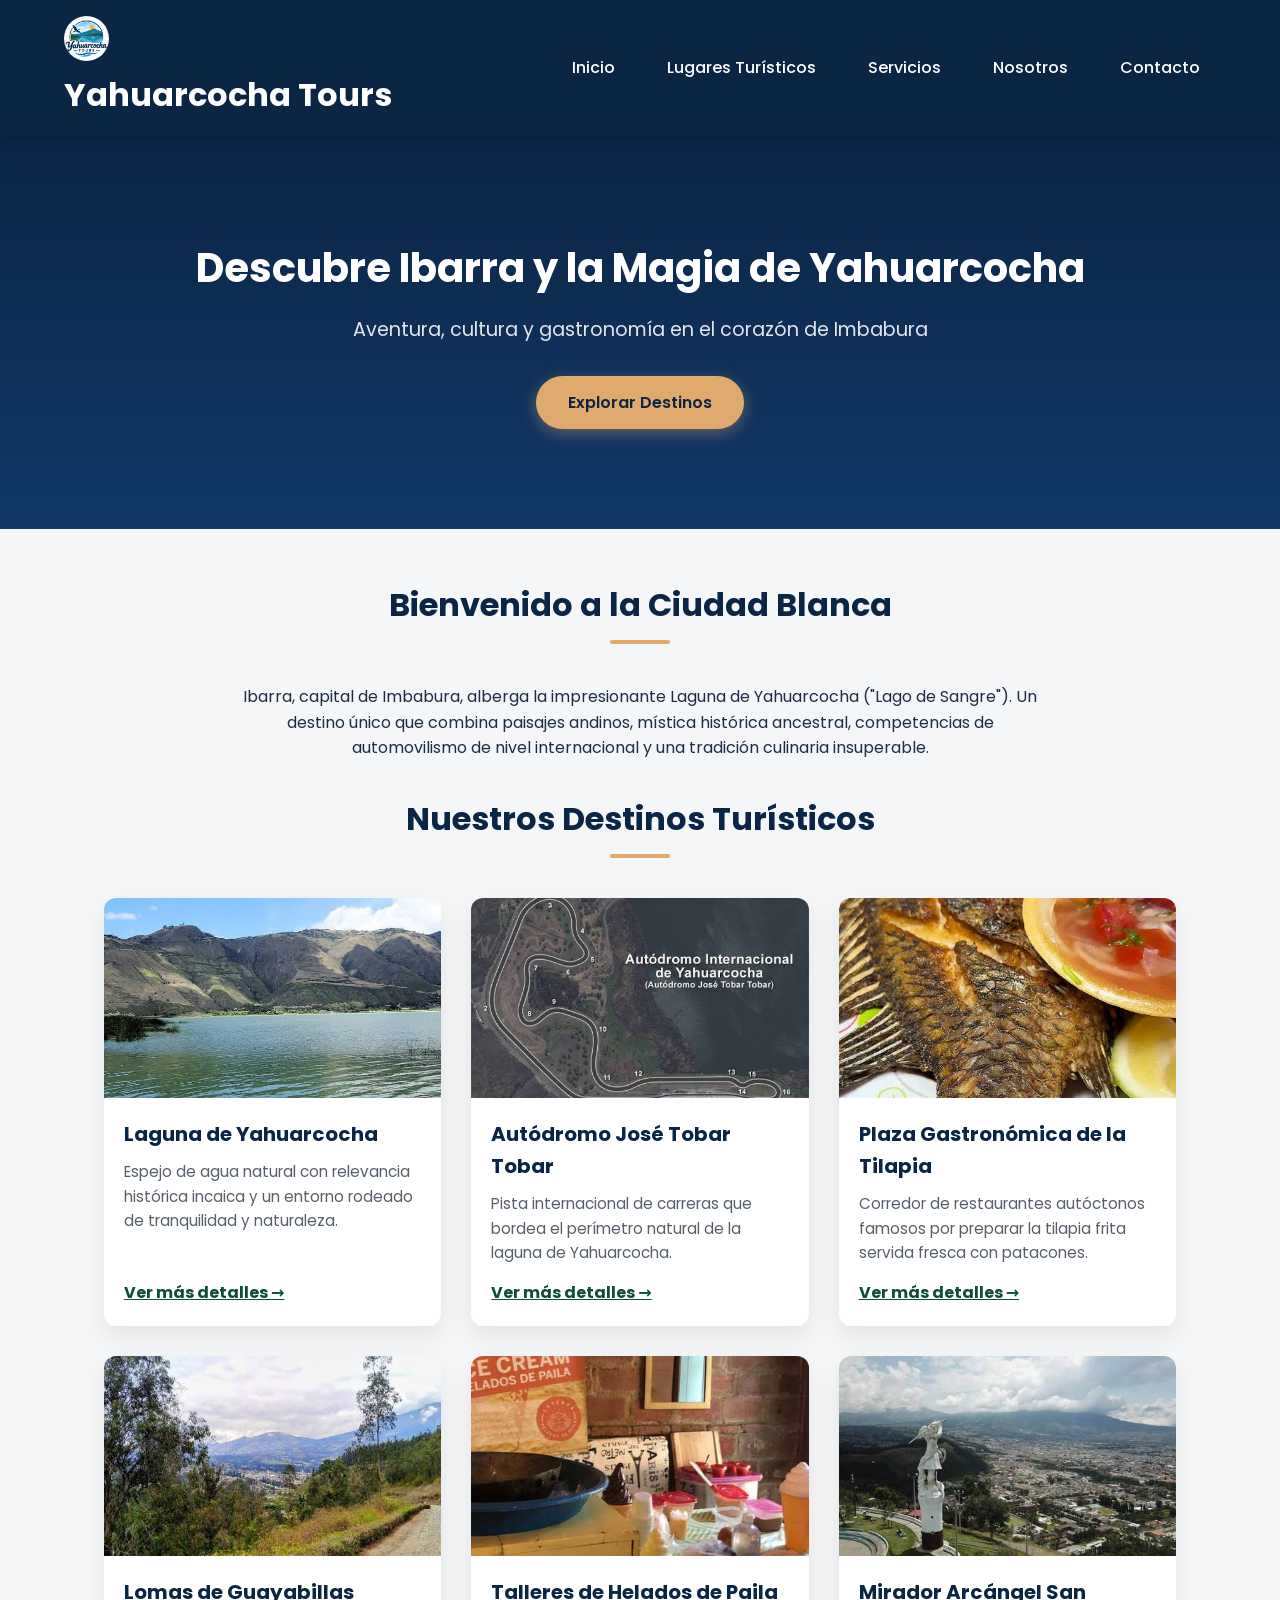
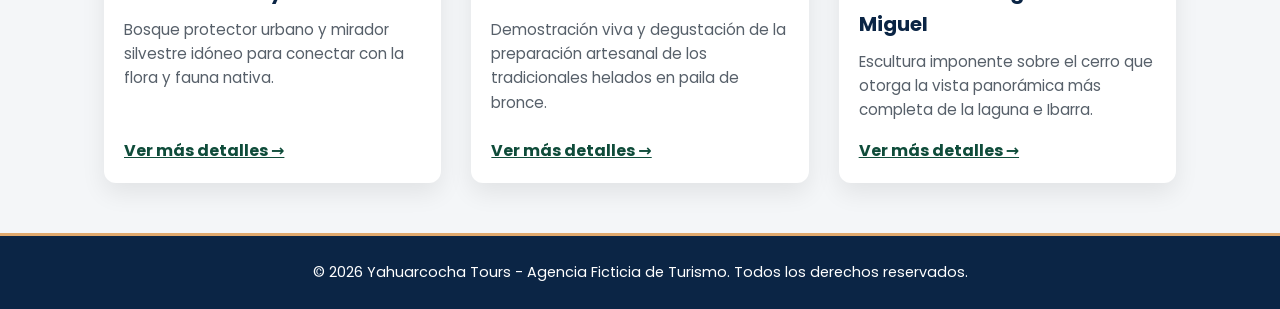
==== index.html @ dc893019 "Actualizado diseno de colores y logo" ====
<!DOCTYPE html>
<html lang="es">
<head>
    <meta charset="UTF-8">
    <meta name="viewport" content="width=device-width, initial-scale=1.0">
    <title>Yahuarcocha Tours - Inicio</title>
    <link rel="stylesheet" href="css/styles.css">
</head>
<body>
    <header>
        <div class="logo-container">
            <img src="images/logo.png" alt="Logo Yahuarcocha Tours">
            <h1>Yahuarcocha Tours</h1>
        </div>
        <nav>
            <ul>
                <li><a href="index.html">Inicio</a></li>
                <li><a href="destinos.html">Lugares Turísticos</a></li>
                <li><a href="servicios.html">Servicios</a></li>
                <li><a href="nosotros.html">Nosotros</a></li>
                <li><a href="contacto.html">Contacto</a></li>
            </ul>
        </nav>
    </header>

    <section class="hero">
        <h2>Descubre Ibarra y la Magia de Yahuarcocha</h2>
        <p>Aventura, cultura y gastronomía en el corazón de Imbabura</p>
        <a href="destinos.html" class="btn-cta">Explorar Destinos</a>
    </section>

    <main>
        <h2 class="section-title">Bienvenido a la Ciudad Blanca</h2>
        <p style="text-align: center; max-width: 800px; margin: 0 auto 2rem auto;">
            Ibarra, capital de Imbabura, alberga la impresionante Laguna de Yahuarcocha ("Lago de Sangre"). Un destino único que combina paisajes andinos, mística histórica ancestral, competencias de automovilismo de nivel internacional y una tradición culinaria insuperable.
        </p>

        <h3 class="section-title">Nuestros Destinos Turísticos</h3>
        <div class="grid-container">
            <!-- 1. Laguna de Yahuarcocha -->
            <article class="card">
                <img src="images/destino1.webp" alt="Laguna de Yahuarcocha">
                <div class="card-body">
                    <h3>Laguna de Yahuarcocha</h3>
                    <p>Espejo de agua natural con relevancia histórica incaica y un entorno rodeado de tranquilidad y naturaleza.</p>
                    <a href="2.destinos.html" style="color: #0f4c3a; font-weight: bold; margin-top: auto;">Ver más detalles →</a>
                </div>
            </article>

            <!-- 2. Autódromo José Tobar Tobar -->
            <article class="card">
                <img src="images/destino2.webp" alt="Autódromo Internacional José Tobar Tobar">
                <div class="card-body">
                    <h3>Autódromo José Tobar Tobar</h3>
                    <p>Pista internacional de carreras que bordea el perímetro natural de la laguna de Yahuarcocha.</p>
                    <a href="2.destinos.html" style="color: #0f4c3a; font-weight: bold; margin-top: auto;">Ver más detalles →</a>
                </div>
            </article>

            <!-- 3. Plaza Gastronómica de la Tilapia -->
            <article class="card">
                <img src="images/destino3.webp" alt="Plaza Gastronómica de la Tilapia">
                <div class="card-body">
                    <h3>Plaza Gastronómica de la Tilapia</h3>
                    <p>Corredor de restaurantes autóctonos famosos por preparar la tilapia frita servida fresca con patacones.</p>
                    <a href="2.destinos.html" style="color: #0f4c3a; font-weight: bold; margin-top: auto;">Ver más detalles →</a>
                </div>
            </article>

            <!-- 4. Lomas de Guayabillas -->
            <article class="card">
                <img src="images/destino4.webp" alt="Lomas de Guayabillas">
                <div class="card-body">
                    <h3>Lomas de Guayabillas</h3>
                    <p>Bosque protector urbano y mirador silvestre idóneo para conectar con la flora y fauna nativa.</p>
                    <a href="2.destinos.html" style="color: #0f4c3a; font-weight: bold; margin-top: auto;">Ver más detalles →</a>
                </div>
            </article>

            <!-- 5. Talleres de Helados de Paila -->
            <article class="card">
                <img src="images/destino5.webp" alt="Talleres de Helados de Paila">
                <div class="card-body">
                    <h3>Talleres de Helados de Paila</h3>
                    <p>Demostración viva y degustación de la preparación artesanal de los tradicionales helados en paila de bronce.</p>
                    <a href="2.destinos.html" style="color: #0f4c3a; font-weight: bold; margin-top: auto;">Ver más detalles →</a>
                </div>
            </article>

            <!-- 6. Mirador Arcángel San Miguel -->
            <article class="card">
                <img src="images/destino6.webp" alt="Mirador Arcángel San Miguel">
                <div class="card-body">
                    <h3>Mirador Arcángel San Miguel</h3>
                    <p>Escultura imponente sobre el cerro que otorga la vista panorámica más completa de la laguna e Ibarra.</p>
                    <a href="2.destinos.html" style="color: #0f4c3a; font-weight: bold; margin-top: auto;">Ver más detalles →</a>
                </div>
            </article>
        </div>
    </main>

    <footer>
        <p>&copy; 2026 Yahuarcocha Tours - Agencia Ficticia de Turismo. Todos los derechos reservados.</p>
    </footer>
</body>
</html>
---- css/styles.css ----
/* ==========================================================================
   AGENCIA DE TURISMO YAHUARCOCHA - STYLESHEET OFICIAL
   ========================================================================== */

/* Importación de tipografía Google Fonts */
@import url('https://fonts.googleapis.com/css2?family=Poppins:wght@300;400;500;600;700&display=swap');

/* Variables de Colores y Estilos */
:root {
  --primary-color: #0b2545;     /* Azul profundo */
  --secondary-color: #134074;   /* Azul medio */
  --accent-color: #e0a96d;      /* Dorado / Cálido */
  --accent-hover: #c88f54;      /* Dorado más oscuro */
  --bg-light: #f4f6f8;          /* Gris muy claro */
  --text-dark: #1d2d44;         /* Texto oscuro legible */
  --text-muted: #57606a;        /* Texto secundario */
  --white: #ffffff;
  --card-shadow: 0 10px 25px rgba(0, 0, 0, 0.08);
  --transition: all 0.3s ease;
}

/* Reseteo básico */
* {
  margin: 0;
  padding: 0;
  box-sizing: border-box;
}

body {
  font-family: 'Poppins', system-ui, -apple-system, sans-serif;
  line-height: 1.6;
  color: var(--text-dark);
  background-color: var(--bg-light);
  min-height: 100vh;
  display: flex;
  flex-direction: column;
}

/* ==========================================================================
   ENCABEZADO Y NAVEGACIÓN
   ========================================================================== */
header {
  background-color: var(--primary-color);
  color: var(--white);
  padding: 1rem 5%;
  position: sticky;
  top: 0;
  z-index: 1000;
  display: flex;
  justify-content: space-between;
  align-items: center;
  box-shadow: 0 4px 12px rgba(0,0,0,0.15);
}

header .logo {
  font-size: 1.5rem;
  font-weight: 700;
  color: var(--white);
  text-decoration: none;
  display: flex;
  align-items: center;
  gap: 12px;
}

/* Control estricto de tamaño para la imagen del logo */
header .logo img,
header img {
  max-width: 45px !important;
  max-height: 45px !important;
  width: 45px !important;
  height: 45px !important;
  object-fit: contain;
  border-radius: 50%;
}

nav ul {
  display: flex;
  list-style: none;
  gap: 20px;
}

nav a {
  color: var(--white);
  text-decoration: none;
  font-weight: 500;
  padding: 8px 16px;
  border-radius: 6px;
  transition: var(--transition);
}

nav a:hover, nav a.active {
  background-color: var(--accent-color);
  color: var(--primary-color);
}

/* ==========================================================================
   BANNER PRINCIPAL (HERO SECTION)
   ========================================================================== */
.hero {
  background: linear-gradient(rgba(11, 37, 69, 0.75), rgba(19, 64, 116, 0.75)), 
              url('../images/hero-bg.jpg') center/cover no-repeat;
  background-color: var(--primary-color);
  color: var(--white);
  text-align: center;
  padding: 100px 20px;
  display: flex;
  flex-direction: column;
  justify-content: center;
  align-items: center;
}

.hero h2 {
  font-size: 2.5rem;
  font-weight: 700;
  margin-bottom: 15px;
  max-width: 900px;
  color: var(--white);
  text-shadow: none; /* Previene efecto de letras dobles */
}

.hero p {
  font-size: 1.2rem;
  font-weight: 400;
  margin-bottom: 30px;
  max-width: 700px;
  color: #e0e6ed;
  text-shadow: none;
}

/* Botón CTA */
.btn-cta {
  display: inline-block;
  background-color: var(--accent-color);
  color: var(--primary-color);
  padding: 14px 32px;
  font-size: 1rem;
  font-weight: 600;
  text-decoration: none;
  border-radius: 30px;
  transition: var(--transition);
  box-shadow: 0 4px 15px rgba(224, 169, 109, 0.4);
}

.btn-cta:hover {
  background-color: var(--accent-hover);
  transform: translateY(-2px);
}

/* ==========================================================================
   SECCIONES Y CONTENIDOS
   ========================================================================== */
main {
  flex: 1;
  padding: 50px 5%;
  max-width: 1200px;
  margin: 0 auto;
  width: 100%;
}

.section-title {
  text-align: center;
  font-size: 2rem;
  color: var(--primary-color);
  margin-bottom: 40px;
  position: relative;
}

.section-title::after {
  content: '';
  display: block;
  width: 60px;
  height: 4px;
  background-color: var(--accent-color);
  margin: 10px auto 0;
  border-radius: 2px;
}

/* Grid de Tarjetas */
.grid-container {
  display: grid;
  grid-template-columns: repeat(auto-fit, minmax(280px, 1fr));
  gap: 30px;
  margin-top: 20px;
}

.card {
  background: var(--white);
  border-radius: 12px;
  overflow: hidden;
  box-shadow: var(--card-shadow);
  transition: var(--transition);
  display: flex;
  flex-direction: column;
}

.card:hover {
  transform: translateY(-5px);
  box-shadow: 0 15px 30px rgba(0,0,0,0.12);
}

.card img {
  width: 100%;
  height: 200px;
  object-fit: cover;
}

.card-body {
  padding: 20px;
  display: flex;
  flex-direction: column;
  flex: 1;
}

.card-body h3 {
  color: var(--primary-color);
  margin-bottom: 10px;
  font-size: 1.25rem;
}

.card-body p {
  color: var(--text-muted);
  font-size: 0.95rem;
  margin-bottom: 15px;
  flex: 1;
}

/* ==========================================================================
   PIE DE PÁGINA (FOOTER)
   ========================================================================== */
footer {
  background-color: var(--primary-color);
  color: var(--white);
  text-align: center;
  padding: 25px 20px;
  margin-top: auto;
  font-size: 0.9rem;
  border-top: 3px solid var(--accent-color);
}

/* ==========================================================================
   DISEÑO RESPONSIVO (MÓVILES Y TABLETAS)
   ========================================================================== */
@media (max-width: 768px) {
  header {
    flex-direction: column;
    gap: 15px;
    text-align: center;
  }

  nav ul {
    flex-wrap: wrap;
    justify-content: center;
    gap: 10px;
  }

  .hero h2 {
    font-size: 1.8rem;
  }

  .hero p {
    font-size: 1rem;
  }
}
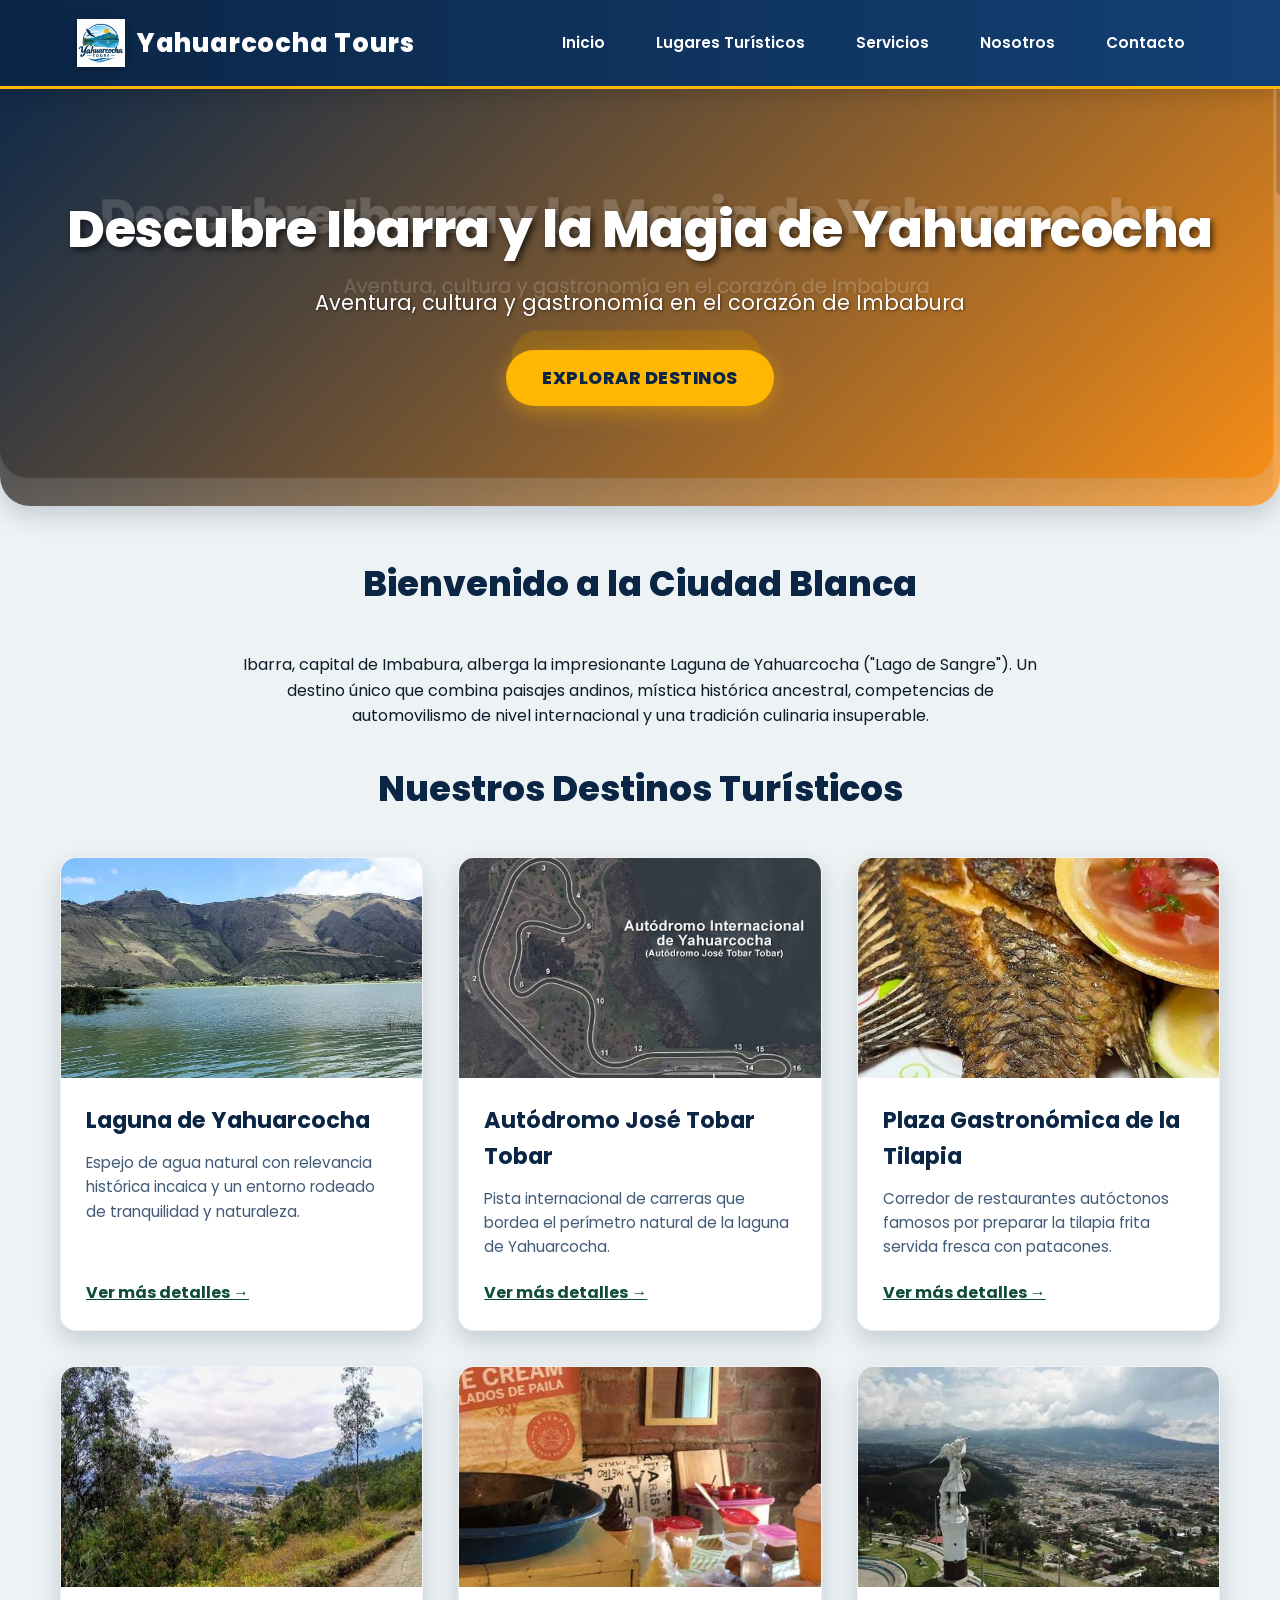
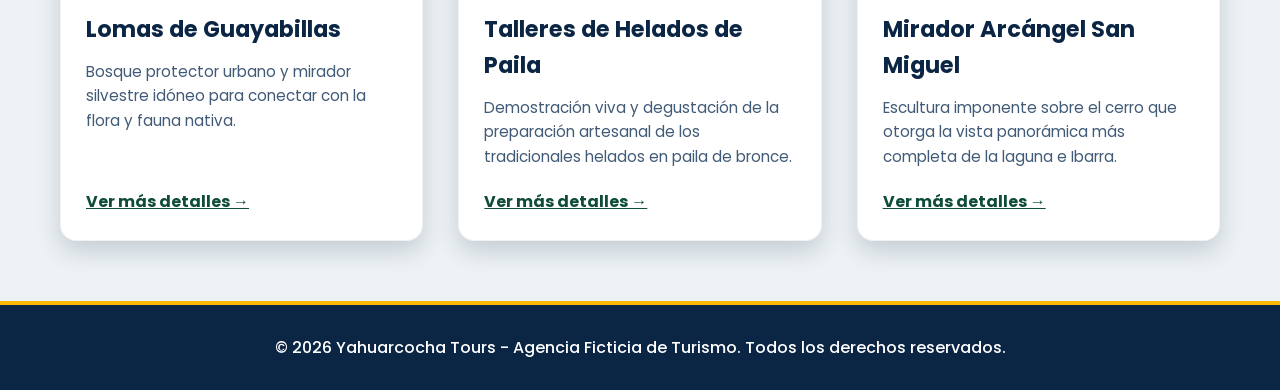
==== commit 5712e00a: "Actualizado diseno de colores y logo" ====
--- a/index.html
+++ b/index.html
@@ -24,10 +24,10 @@
     </header>
 
     <section class="hero">
-        <h2>Descubre Ibarra y la Magia de Yahuarcocha</h2>
-        <p>Aventura, cultura y gastronomía en el corazón de Imbabura</p>
-        <a href="destinos.html" class="btn-cta">Explorar Destinos</a>
-    </section>
+  <h2>Descubre Ibarra y la Magia de Yahuarcocha</h2>
+  <p>Aventura, cultura y gastronomía en el corazón de Imbabura</p>
+  <a href="destinos.html" class="btn-cta">Explorar Destinos</a>
+</section>
 
     <main>
         <h2 class="section-title">Bienvenido a la Ciudad Blanca</h2>
@@ -43,7 +43,7 @@
                 <div class="card-body">
                     <h3>Laguna de Yahuarcocha</h3>
                     <p>Espejo de agua natural con relevancia histórica incaica y un entorno rodeado de tranquilidad y naturaleza.</p>
-                    <a href="2.destinos.html" style="color: #0f4c3a; font-weight: bold; margin-top: auto;">Ver más detalles →</a>
+                    <a href="destinos.html" style="color: #0f4c3a; font-weight: bold; margin-top: auto;">Ver más detalles →</a>
                 </div>
             </article>
 
@@ -53,7 +53,7 @@
                 <div class="card-body">
                     <h3>Autódromo José Tobar Tobar</h3>
                     <p>Pista internacional de carreras que bordea el perímetro natural de la laguna de Yahuarcocha.</p>
-                    <a href="2.destinos.html" style="color: #0f4c3a; font-weight: bold; margin-top: auto;">Ver más detalles →</a>
+                    <a href="destinos.html" style="color: #0f4c3a; font-weight: bold; margin-top: auto;">Ver más detalles →</a>
                 </div>
             </article>
 
@@ -63,7 +63,7 @@
                 <div class="card-body">
                     <h3>Plaza Gastronómica de la Tilapia</h3>
                     <p>Corredor de restaurantes autóctonos famosos por preparar la tilapia frita servida fresca con patacones.</p>
-                    <a href="2.destinos.html" style="color: #0f4c3a; font-weight: bold; margin-top: auto;">Ver más detalles →</a>
+                    <a href="destinos.html" style="color: #0f4c3a; font-weight: bold; margin-top: auto;">Ver más detalles →</a>
                 </div>
             </article>
 
@@ -73,7 +73,7 @@
                 <div class="card-body">
                     <h3>Lomas de Guayabillas</h3>
                     <p>Bosque protector urbano y mirador silvestre idóneo para conectar con la flora y fauna nativa.</p>
-                    <a href="2.destinos.html" style="color: #0f4c3a; font-weight: bold; margin-top: auto;">Ver más detalles →</a>
+                    <a href="destinos.html" style="color: #0f4c3a; font-weight: bold; margin-top: auto;">Ver más detalles →</a>
                 </div>
             </article>
 
@@ -83,7 +83,7 @@
                 <div class="card-body">
                     <h3>Talleres de Helados de Paila</h3>
                     <p>Demostración viva y degustación de la preparación artesanal de los tradicionales helados en paila de bronce.</p>
-                    <a href="2.destinos.html" style="color: #0f4c3a; font-weight: bold; margin-top: auto;">Ver más detalles →</a>
+                    <a href="destinos.html" style="color: #0f4c3a; font-weight: bold; margin-top: auto;">Ver más detalles →</a>
                 </div>
             </article>
 
@@ -93,7 +93,7 @@
                 <div class="card-body">
                     <h3>Mirador Arcángel San Miguel</h3>
                     <p>Escultura imponente sobre el cerro que otorga la vista panorámica más completa de la laguna e Ibarra.</p>
-                    <a href="2.destinos.html" style="color: #0f4c3a; font-weight: bold; margin-top: auto;">Ver más detalles →</a>
+                    <a href="destinos.html" style="color: #0f4c3a; font-weight: bold; margin-top: auto;">Ver más detalles →</a>
                 </div>
             </article>
         </div>
--- a/css/styles.css
+++ b/css/styles.css
@@ -1,263 +1,234 @@
+/* Importar la fuente moderna Poppins desde Google Fonts */
+@import url('https://fonts.googleapis.com/css2?family=Poppins:wght@300;400;600;700;800&display=swap');
+
 /* ==========================================================================
-   AGENCIA DE TURISMO YAHUARCOCHA - STYLESHEET OFICIAL
+   DISEÑO MODERNO, LLAMATIVO Y DE ALTO CONSTRASTE
    ========================================================================== */
 
-/* Importación de tipografía Google Fonts */
-@import url('https://fonts.googleapis.com/css2?family=Poppins:wght@300;400;500;600;700&display=swap');
-
-/* Variables de Colores y Estilos */
 :root {
-  --primary-color: #0b2545;     /* Azul profundo */
-  --secondary-color: #134074;   /* Azul medio */
-  --accent-color: #e0a96d;      /* Dorado / Cálido */
-  --accent-hover: #c88f54;      /* Dorado más oscuro */
-  --bg-light: #f4f6f8;          /* Gris muy claro */
-  --text-dark: #1d2d44;         /* Texto oscuro legible */
-  --text-muted: #57606a;        /* Texto secundario */
+  --primary-color: #0b2545;      /* Azul noche elegante */
+  --secondary-color: #134074;    /* Azul marino vibrante */
+  --accent-color: #ffb703;       /* Amarillo/Dorado llamativo */
+  --accent-hover: #fb8500;       /* Naranja vibrante para hover */
+  --bg-main: #edf2f4;            /* Fondo gris suave con vida (no blanco puro) */
+  --bg-card: #ffffff;
+  --text-dark: #0d1b2a;          /* Texto muy legible y oscuro */
+  --text-muted: #415a77;
   --white: #ffffff;
-  --card-shadow: 0 10px 25px rgba(0, 0, 0, 0.08);
-  --transition: all 0.3s ease;
-}
-
-/* Reseteo básico */
+  --gradient-hero: linear-gradient(135deg, rgba(11, 37, 69, 0.85), rgba(251, 133, 0, 0.7));
+  --shadow-lg: 0 10px 25px rgba(11, 37, 69, 0.18);
+  --radius: 16px;
+  --transition: all 0.3s cubic-bezier(0.25, 0.8, 0.25, 1);
+}
+
+/* 1. REINICIO GENERAL Y FUENTE */
 * {
   margin: 0;
   padding: 0;
   box-sizing: border-box;
+  font-family: 'Poppins', sans-serif; /* Cambio de tipografía */
 }
 
 body {
-  font-family: 'Poppins', system-ui, -apple-system, sans-serif;
+  background-color: var(--bg-main);
+  color: var(--text-dark);
   line-height: 1.6;
-  color: var(--text-dark);
-  background-color: var(--bg-light);
-  min-height: 100vh;
-  display: flex;
-  flex-direction: column;
-}
-
-/* ==========================================================================
-   ENCABEZADO Y NAVEGACIÓN
-   ========================================================================== */
+}
+
+/* 2. ENCABEZADO Y NAVEGACIÓN LLAMATIVA */
 header {
-  background-color: var(--primary-color);
-  color: var(--white);
-  padding: 1rem 5%;
+  background: linear-gradient(90deg, var(--primary-color), var(--secondary-color));
+  color: var(--white);
+  padding: 1.2rem 6%;
+  display: flex;
+  justify-content: space-between;
+  align-items: center;
   position: sticky;
   top: 0;
   z-index: 1000;
-  display: flex;
-  justify-content: space-between;
-  align-items: center;
-  box-shadow: 0 4px 12px rgba(0,0,0,0.15);
-}
-
-header .logo {
-  font-size: 1.5rem;
-  font-weight: 700;
-  color: var(--white);
-  text-decoration: none;
+  box-shadow: 0 4px 20px rgba(0,0,0,0.15);
+  border-bottom: 3px solid var(--accent-color);
+}
+
+.logo-container {
   display: flex;
   align-items: center;
   gap: 12px;
 }
 
-/* Control estricto de tamaño para la imagen del logo */
-header .logo img,
-header img {
-  max-width: 45px !important;
-  max-height: 45px !important;
-  width: 45px !important;
-  height: 45px !important;
+.logo-container img {
+  width: 48px;
+  height: 48px;
   object-fit: contain;
-  border-radius: 50%;
+  filter: drop-shadow(0 2px 4px rgba(0,0,0,0.3));
+}
+
+.logo-container h1 {
+  font-size: 1.6rem;
+  font-weight: 800;
+  letter-spacing: 0.8px;
+  color: var(--white);
 }
 
 nav ul {
   display: flex;
   list-style: none;
-  gap: 20px;
+  gap: 15px;
 }
 
 nav a {
   color: var(--white);
   text-decoration: none;
-  font-weight: 500;
-  padding: 8px 16px;
-  border-radius: 6px;
+  font-weight: 600;
+  font-size: 0.95rem;
+  padding: 10px 18px;
+  border-radius: 30px;
   transition: var(--transition);
 }
 
-nav a:hover, nav a.active {
+nav a:hover {
   background-color: var(--accent-color);
   color: var(--primary-color);
-}
-
-/* ==========================================================================
-   BANNER PRINCIPAL (HERO SECTION)
-   ========================================================================== */
+  transform: translateY(-2px);
+}
+
+/* 3. HERO BANNER POTENTE */
 .hero {
-  background: linear-gradient(rgba(11, 37, 69, 0.75), rgba(19, 64, 116, 0.75)), 
-              url('../images/hero-bg.jpg') center/cover no-repeat;
-  background-color: var(--primary-color);
+  background: var(--gradient-hero), url('../images/hero.webp') center/cover no-repeat;
   color: var(--white);
   text-align: center;
   padding: 100px 20px;
-  display: flex;
-  flex-direction: column;
-  justify-content: center;
-  align-items: center;
+  border-radius: 0 0 30px 30px;
+  margin-bottom: 50px;
+  box-shadow: var(--shadow-lg);
 }
 
 .hero h2 {
-  font-size: 2.5rem;
-  font-weight: 700;
+  font-size: 3.2rem;
+  font-weight: 800;
   margin-bottom: 15px;
-  max-width: 900px;
-  color: var(--white);
-  text-shadow: none; /* Previene efecto de letras dobles */
+  text-shadow: 3px 3px 6px rgba(0,0,0,0.6);
+  letter-spacing: -0.5px;
 }
 
 .hero p {
-  font-size: 1.2rem;
+  font-size: 1.3rem;
   font-weight: 400;
   margin-bottom: 30px;
-  max-width: 700px;
-  color: #e0e6ed;
-  text-shadow: none;
-}
-
-/* Botón CTA */
+  text-shadow: 1px 1px 3px rgba(0,0,0,0.5);
+}
+
+/* BOTÓN DESTACADO (CTA) */
 .btn-cta {
   display: inline-block;
   background-color: var(--accent-color);
   color: var(--primary-color);
-  padding: 14px 32px;
-  font-size: 1rem;
-  font-weight: 600;
+  padding: 14px 36px;
   text-decoration: none;
-  border-radius: 30px;
+  font-weight: 800;
+  font-size: 1.1rem;
+  border-radius: 50px;
+  box-shadow: 0 6px 20px rgba(255, 183, 3, 0.4);
   transition: var(--transition);
-  box-shadow: 0 4px 15px rgba(224, 169, 109, 0.4);
+  text-transform: uppercase;
+  letter-spacing: 0.5px;
 }
 
 .btn-cta:hover {
   background-color: var(--accent-hover);
-  transform: translateY(-2px);
-}
-
-/* ==========================================================================
-   SECCIONES Y CONTENIDOS
-   ========================================================================== */
+  color: var(--white);
+  transform: translateY(-4px) scale(1.03);
+  box-shadow: 0 10px 25px rgba(251, 133, 0, 0.5);
+}
+
+/* 4. TARJETAS DE CONTENIDO (CARDS) */
 main {
-  flex: 1;
-  padding: 50px 5%;
   max-width: 1200px;
   margin: 0 auto;
-  width: 100%;
+  padding: 0 20px 60px 20px;
 }
 
 .section-title {
   text-align: center;
-  font-size: 2rem;
+  font-size: 2.2rem;
+  font-weight: 800;
   color: var(--primary-color);
   margin-bottom: 40px;
   position: relative;
 }
 
-.section-title::after {
-  content: '';
-  display: block;
-  width: 60px;
-  height: 4px;
-  background-color: var(--accent-color);
-  margin: 10px auto 0;
-  border-radius: 2px;
-}
-
-/* Grid de Tarjetas */
 .grid-container {
   display: grid;
-  grid-template-columns: repeat(auto-fit, minmax(280px, 1fr));
-  gap: 30px;
-  margin-top: 20px;
+  grid-template-columns: repeat(auto-fit, minmax(310px, 1fr));
+  gap: 35px;
 }
 
 .card {
-  background: var(--white);
-  border-radius: 12px;
+  background-color: var(--bg-card);
+  border-radius: var(--radius);
   overflow: hidden;
-  box-shadow: var(--card-shadow);
+  box-shadow: var(--shadow-lg);
+  display: flex;
+  flex-direction: column;
   transition: var(--transition);
-  display: flex;
-  flex-direction: column;
+  border: 1px solid rgba(0,0,0,0.05);
 }
 
 .card:hover {
-  transform: translateY(-5px);
-  box-shadow: 0 15px 30px rgba(0,0,0,0.12);
+  transform: translateY(-10px);
+  box-shadow: 0 15px 35px rgba(11, 37, 69, 0.22);
 }
 
 .card img {
   width: 100%;
-  height: 200px;
+  height: 220px;
   object-fit: cover;
 }
 
 .card-body {
-  padding: 20px;
+  padding: 25px;
   display: flex;
   flex-direction: column;
-  flex: 1;
+  flex-grow: 1;
 }
 
 .card-body h3 {
   color: var(--primary-color);
-  margin-bottom: 10px;
-  font-size: 1.25rem;
+  font-size: 1.4rem;
+  font-weight: 700;
+  margin-bottom: 12px;
 }
 
 .card-body p {
   color: var(--text-muted);
   font-size: 0.95rem;
-  margin-bottom: 15px;
-  flex: 1;
-}
-
-/* ==========================================================================
-   PIE DE PÁGINA (FOOTER)
-   ========================================================================== */
+  margin-bottom: 20px;
+}
+
+/* 5. PIE DE PÁGINA (FOOTER) */
 footer {
-  background-color: var(--primary-color);
+  background: var(--primary-color);
   color: var(--white);
   text-align: center;
-  padding: 25px 20px;
+  padding: 30px 20px;
   margin-top: auto;
-  font-size: 0.9rem;
-  border-top: 3px solid var(--accent-color);
-}
-
-/* ==========================================================================
-   DISEÑO RESPONSIVO (MÓVILES Y TABLETAS)
-   ========================================================================== */
+  border-top: 4px solid var(--accent-color);
+  font-weight: 500;
+}
+
+/* 6. ADAPTABILIDAD A MOVILES */
 @media (max-width: 768px) {
   header {
     flex-direction: column;
     gap: 15px;
-    text-align: center;
   }
-
+  
   nav ul {
     flex-wrap: wrap;
     justify-content: center;
-    gap: 10px;
   }
-
+  
   .hero h2 {
-    font-size: 1.8rem;
-  }
-
-  .hero p {
-    font-size: 1rem;
+    font-size: 2.2rem;
   }
 }
